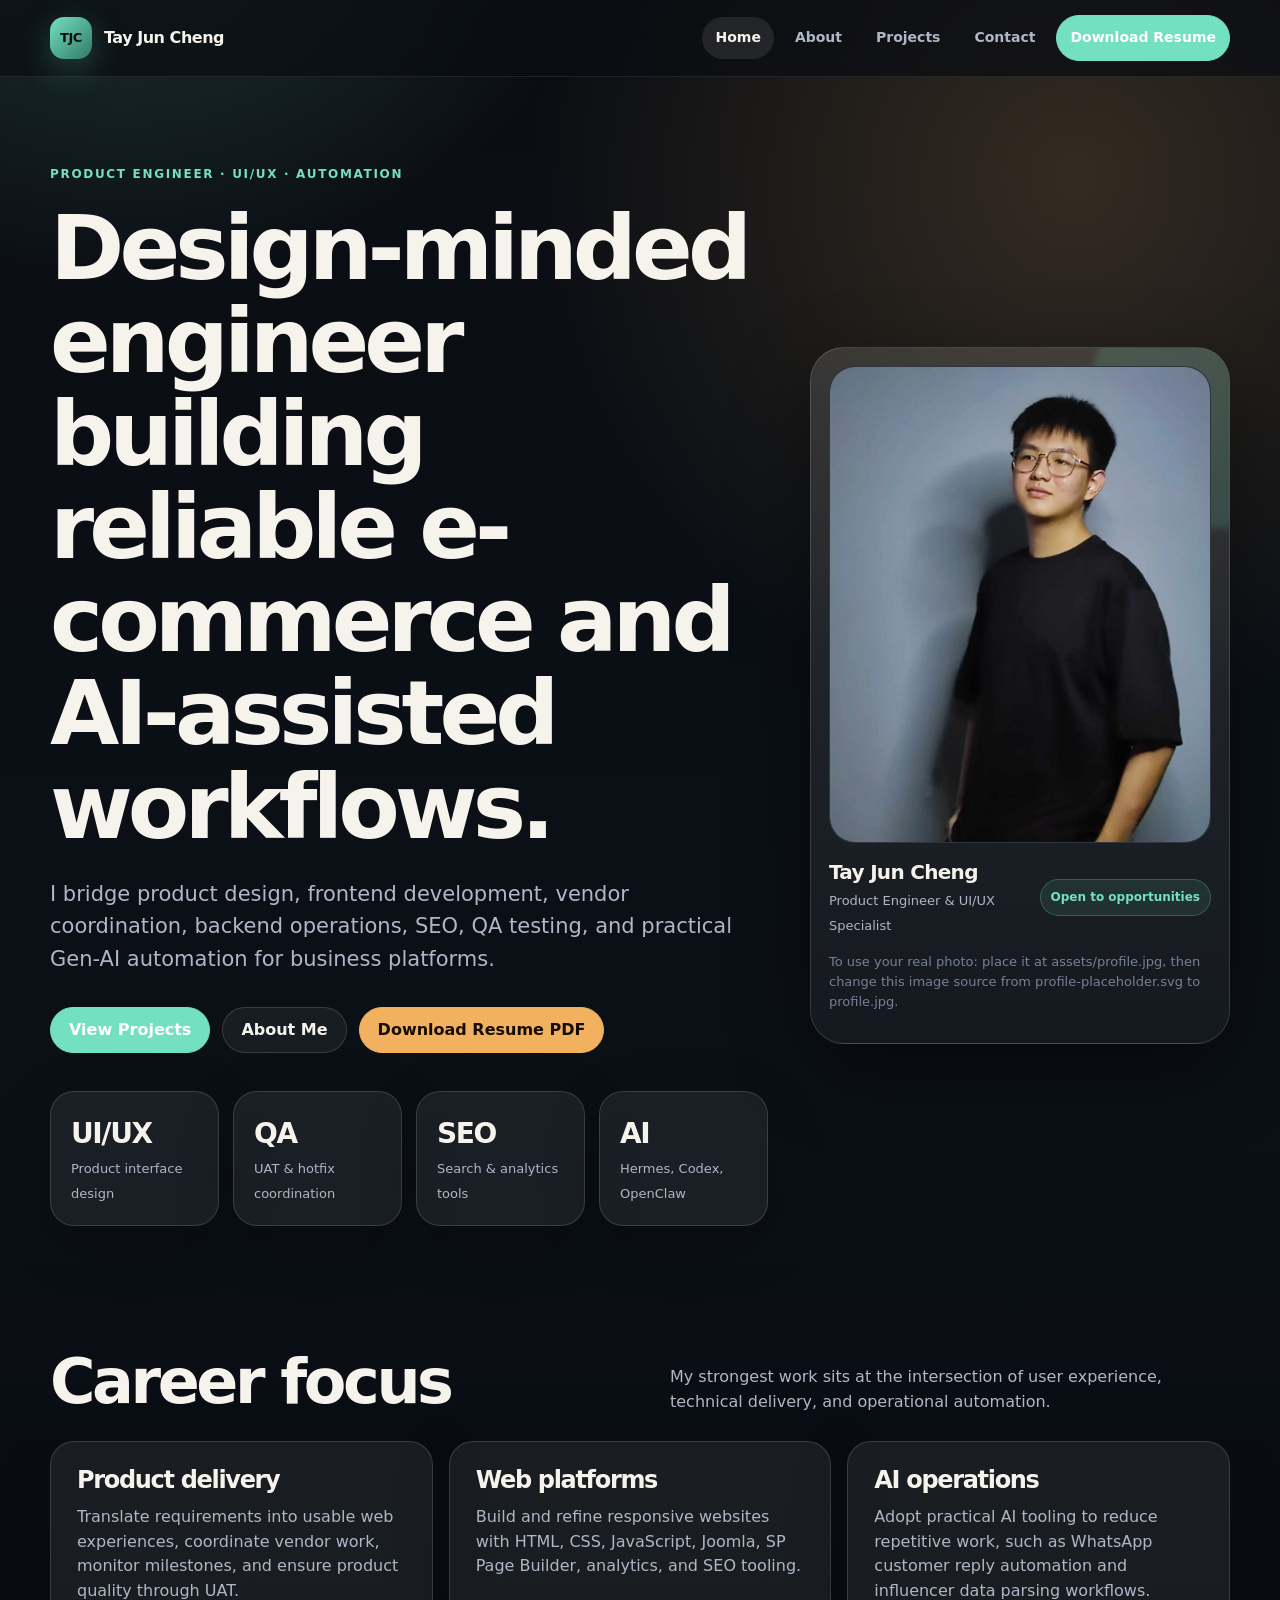
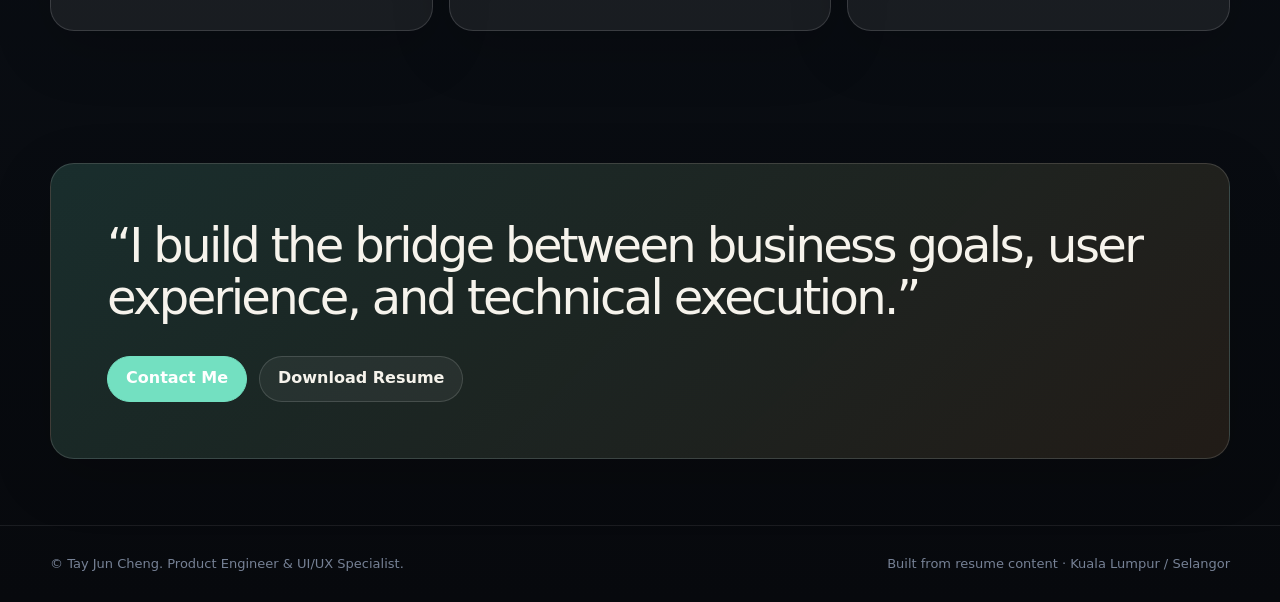
==== index.html @ 3e68ec49 "Update index.html" ====
<!DOCTYPE html>
<html lang="en">

<head>
    <!-- Google tag (gtag.js) -->
<script async src="https://www.googletagmanager.com/gtag/js?id=G-02NK9TF9H6"></script>
<script>
  window.dataLayer = window.dataLayer || [];
  function gtag(){dataLayer.push(arguments);}
  gtag('js', new Date());

  gtag('config', 'G-02NK9TF9H6');
</script>
    
    <meta charset="UTF-8">
    <meta name="viewport" content="width=device-width, initial-scale=1.0">
    <title>Tay Jun Cheng | Product Engineer & UI/UX Specialist</title>
    <meta name="description" content="Professional portfolio website for Tay Jun Cheng.">
    <link rel="stylesheet" href="assets/styles.css">
</head>

<body>
    <header class="site-header">
        <div class="shell nav"><a class="brand" href="index.html"><span class="brand-mark">TJC</span><span>Tay Jun
                    Cheng</span></a>
            <nav class="nav-links" aria-label="Main navigation"><a class="active" href="index.html">Home</a><a class=""
                    href="about.html">About</a><a class="" href="projects.html">Projects</a><a class=""
                    href="contact.html">Contact</a><a class="btn btn-primary" href="assets/Tay-Jun-Cheng-Resume.pdf"
                    download>Download Resume</a></nav>
        </div>
    </header>
    <main>
        <section class="hero shell">
            <div class="hero-grid">
                <div>
                    <div class="kicker">Product Engineer · UI/UX · Automation</div>
                    <h1>Design-minded engineer building reliable e-commerce and AI-assisted workflows.</h1>
                    <p class="lead">I bridge product design, frontend development, vendor coordination, backend
                        operations, SEO, QA testing, and practical Gen-AI automation for business platforms.</p>
                    <div class="hero-actions"><a class="btn btn-primary" href="projects.html">View Projects</a><a
                            class="btn" href="about.html">About Me</a><a class="btn btn-gold"
                            href="assets/Tay-Jun-Cheng-Resume.pdf" download>Download Resume PDF</a></div>
                    <div class="metrics">
                        <div class="metric"><b>UI/UX</b><span>Product interface design</span></div>
                        <div class="metric"><b>QA</b><span>UAT & hotfix coordination</span></div>
                        <div class="metric"><b>SEO</b><span>Search & analytics tools</span></div>
                        <div class="metric"><b>AI</b><span>Hermes, Codex, OpenClaw</span></div>
                    </div>
                </div>
                <aside class="hero-card"><img class="profile-photo" src="assets/Profile-image.jpeg"
                        alt="Tay Jun Cheng profile photo placeholder">
                    <div class="profile-caption">
                        <div><strong>Tay Jun Cheng</strong><span>Product Engineer & UI/UX Specialist</span></div>
                        <div class="availability">Open to opportunities</div>
                    </div>
                    <p class="notice">To use your real photo: place it at assets/profile.jpg, then change this image
                        source from profile-placeholder.svg to profile.jpg.</p>
                </aside>
            </div>
        </section>
        <section class="section shell">
            <div class="section-head">
                <h2>Career focus</h2>
                <p>My strongest work sits at the intersection of user experience, technical delivery, and operational
                    automation.</p>
            </div>
            <div class="grid-3">
                <article class="panel card">
                    <h3>Product delivery</h3>
                    <p>Translate requirements into usable web experiences, coordinate vendor work, monitor milestones,
                        and ensure product quality through UAT.</p>
                </article>
                <article class="panel card">
                    <h3>Web platforms</h3>
                    <p>Build and refine responsive websites with HTML, CSS, JavaScript, Joomla, SP Page Builder,
                        analytics, and SEO tooling.</p>
                </article>
                <article class="panel card">
                    <h3>AI operations</h3>
                    <p>Adopt practical AI tooling to reduce repetitive work, such as WhatsApp customer reply automation
                        and influencer data parsing workflows.</p>
                </article>
            </div>
        </section>
        <section class="section shell">
            <div class="panel contact-panel">
                <div class="quote">“I build the bridge between business goals, user experience, and technical
                    execution.”</div>
                <div class="hero-actions"><a class="btn btn-primary" href="contact.html">Contact Me</a><a class="btn"
                        href="assets/Tay-Jun-Cheng-Resume.pdf" download>Download Resume</a></div>
            </div>
        </section>
    </main>
    <footer class="footer">
        <div class="shell"><span>© <span id="year"></span> Tay Jun Cheng. Product Engineer & UI/UX
                Specialist.</span><span>Built from resume content · Kuala Lumpur / Selangor</span></div>
    </footer>
    <script src="assets/main.js"></script>
</body>

</html>
---- assets/styles.css ----
:root {
  --bg: #0a0d12;
  --bg-2: #10151e;
  --panel: rgba(255,255,255,.065);
  --panel-strong: rgba(255,255,255,.105);
  --line: rgba(255,255,255,.14);
  --ink: #f6f3ec;
  --muted: #aeb7c6;
  --muted-2: #768195;
  --accent: #73e0c1;
  --accent-2: #f2b15e;
  --danger: #ff7a90;
  --shadow: 0 28px 80px rgba(0,0,0,.42);
  --radius-xl: 34px;
  --radius-lg: 24px;
  --radius-md: 16px;
  --max: 1180px;
}
a.btn.btn-primary {
    color: white;
}
* { box-sizing: border-box; }
html { scroll-behavior: smooth; }
body {
  margin: 0;
  min-height: 100vh;
  font-family: Inter, ui-sans-serif, system-ui, -apple-system, BlinkMacSystemFont, "Segoe UI", sans-serif;
  color: var(--ink);
  background:
    radial-gradient(circle at 10% -10%, rgba(115,224,193,.24), transparent 32rem),
    radial-gradient(circle at 84% 8%, rgba(242,177,94,.18), transparent 34rem),
    linear-gradient(180deg, var(--bg), #0b1017 48%, #07090d);
  line-height: 1.55;
}
a { color: inherit; text-decoration: none; }
a:hover { color: var(--accent); }
img { max-width: 100%; display: block; }
.shell { width: min(var(--max), calc(100% - 44px)); margin: 0 auto; }
.site-header {
  position: sticky; top: 0; z-index: 50;
  background: rgba(10,13,18,.72);
  backdrop-filter: blur(20px);
  border-bottom: 1px solid rgba(255,255,255,.09);
}
.nav { height: 76px; display: flex; align-items: center; justify-content: space-between; gap: 20px; }
.brand { display: flex; align-items: center; gap: 12px; font-weight: 760; letter-spacing: -.03em; }
.brand-mark { width: 42px; height: 42px; border-radius: 14px; display:grid; place-items:center; background: linear-gradient(135deg, var(--accent), #317a68); color:#07100d; font-size: 13px; box-shadow: 0 10px 34px rgba(115,224,193,.25); }
.nav-links { display:flex; align-items:center; gap: 8px; }
.nav-links a { color: var(--muted); padding: 10px 13px; border-radius: 999px; font-size: 14px; font-weight: 650; }
.nav-links a:hover, .nav-links a.active { color: var(--ink); background: rgba(255,255,255,.09); }
.btn { min-height: 46px; padding: 0 18px; display:inline-flex; align-items:center; justify-content:center; gap: 8px; border-radius: 999px; border: 1px solid var(--line); font-weight: 720; color: var(--ink); background: rgba(255,255,255,.055); transition: transform .2s ease, background .2s ease, border-color .2s ease; }
.btn:hover { transform: translateY(-1px); background: rgba(255,255,255,.1); color: var(--ink); }
.btn-primary { color: #07100d; background: var(--accent); border-color: var(--accent); }
.btn-primary:hover { background: #9bf0d6; color: #07100d; }
.btn-gold { color: #170d03; background: var(--accent-2); border-color: var(--accent-2); }
.mobile-menu { display:none; }
.hero { padding: 88px 0 58px; }
.hero-grid { display:grid; grid-template-columns: minmax(0,1.08fr) 420px; gap: 42px; align-items:center; }
.kicker { color: var(--accent); text-transform: uppercase; letter-spacing: .14em; font-size: 12px; font-weight: 820; }
h1, h2, h3 { margin: 0; line-height: 1.04; letter-spacing: -.055em; }
h1 { margin-top: 18px; font-size: clamp(48px, 7vw, 92px); text-wrap: balance; }
h2 { font-size: clamp(36px, 5vw, 62px); text-wrap: balance; }
h3 { font-size: 24px; }
.lead { color: var(--muted); font-size: clamp(17px, 2vw, 21px); max-width: 760px; margin: 24px 0 0; }
.hero-actions { margin-top: 32px; display:flex; flex-wrap:wrap; gap: 12px; }
.hero-card { position: relative; border-radius: var(--radius-xl); padding: 18px; background: linear-gradient(180deg, rgba(255,255,255,.13), rgba(255,255,255,.04)); border: 1px solid var(--line); box-shadow: var(--shadow); overflow:hidden; }
.hero-card::before { content:""; position:absolute; inset: -80px -120px auto auto; width: 260px; height:260px; border-radius:50%; background: rgba(115,224,193,.16); filter: blur(3px); }
.profile-photo { position:relative; z-index:1; aspect-ratio: 4/5; width:100%; object-fit:cover; border-radius: 26px; border:1px solid rgba(255,255,255,.12); background:#121923; }
.profile-caption { position:relative; z-index:2; margin-top: 14px; display:grid; grid-template-columns:1fr auto; gap: 12px; align-items:center; }
.profile-caption strong { display:block; font-size: 20px; letter-spacing:-.035em; }
.profile-caption span { color: var(--muted); font-size: 13px; }
.availability { color: var(--accent); border:1px solid rgba(115,224,193,.26); background:rgba(115,224,193,.1); padding: 8px 10px; border-radius:999px; font-size:12px; font-weight:780; white-space:nowrap; }
.metrics { display:grid; grid-template-columns: repeat(4,1fr); gap: 14px; margin-top: 38px; }
.metric, .panel { border: 1px solid var(--line); background: var(--panel); border-radius: var(--radius-lg); box-shadow: 0 18px 60px rgba(0,0,0,.18); }
.metric { padding: 20px; }
.metric b { display:block; font-size: 28px; letter-spacing:-.05em; }
.metric span { color:var(--muted); font-size: 13px; }
.section { padding: 66px 0; }
.section-head { display:flex; justify-content:space-between; align-items:end; gap: 30px; margin-bottom: 26px; }
.section-head p { max-width: 560px; color: var(--muted); margin:0; }
.split { display:grid; grid-template-columns: .84fr 1.16fr; gap: 18px; }
.card { padding: 26px; }
.card p { color: var(--muted); margin: 12px 0 0; }
.timeline { display:grid; gap: 14px; }
.timeline-item { padding: 26px; display:grid; grid-template-columns: 255px 1fr; gap: 26px; }
.timeline-item + .timeline-item { border-top:1px solid var(--line); }
.company { font-weight:820; font-size: 20px; letter-spacing:-.035em; }
.period { color: var(--muted-2); font-size: 13px; margin-top: 6px; }
.role { font-size: 24px; font-weight: 780; letter-spacing:-.045em; }
ul.clean { color: var(--muted); padding-left: 18px; margin: 14px 0 0; }
ul.clean li { margin: 8px 0; }
.pills { display:flex; flex-wrap:wrap; gap: 9px; margin-top: 16px; }
.pill { padding: 8px 12px; border-radius:999px; color: var(--muted); border:1px solid var(--line); background: rgba(255,255,255,.045); font-size: 13px; }
.grid-3 { display:grid; grid-template-columns: repeat(3,1fr); gap: 16px; }
.grid-2 { display:grid; grid-template-columns: repeat(2,1fr); gap: 16px; }
.project-card { padding: 26px; min-height: 290px; display:flex; flex-direction:column; justify-content:space-between; }
.project-card .tag { color: var(--accent); font-size:12px; font-weight:820; text-transform:uppercase; letter-spacing:.12em; }
.project-card p { color:var(--muted); }
.project-links { display:flex; flex-wrap:wrap; gap: 9px; }
.skill-cloud { display:flex; flex-wrap:wrap; gap: 10px; }
.skill { padding: 10px 13px; border: 1px solid var(--line); border-radius: 999px; background: rgba(255,255,255,.055); color: #dce5ef; font-size: 14px; }
.quote { font-size: clamp(28px, 4vw, 48px); letter-spacing:-.055em; line-height:1.08; }
.contact-panel { padding: clamp(28px, 5vw, 56px); background: linear-gradient(135deg, rgba(115,224,193,.16), rgba(242,177,94,.11)); }
.contact-grid { display:grid; grid-template-columns: 1fr 360px; gap: 28px; align-items:start; }
.contact-list { display:grid; gap: 12px; }
.contact-list a, .contact-list span { padding: 16px; border:1px solid var(--line); background:rgba(0,0,0,.12); border-radius: var(--radius-md); color: var(--muted); }
.footer { padding: 28px 0; color: var(--muted-2); border-top: 1px solid rgba(255,255,255,.08); font-size: 13px; }
.footer .shell { display:flex; justify-content:space-between; gap: 18px; flex-wrap:wrap; }
.page-hero { padding: 76px 0 36px; }
.breadcrumb { color: var(--muted-2); font-size:14px; margin-bottom: 18px; }
.notice { margin-top: 14px; color: var(--muted-2); font-size: 13px; }
@media (max-width: 920px) {
  .hero-grid, .split, .timeline-item, .contact-grid { grid-template-columns: 1fr; }
  .metrics, .grid-3, .grid-2 { grid-template-columns: 1fr 1fr; }
  .hero-card { max-width: 430px; }
}
@media (max-width: 680px) {
  .shell { width: min(100% - 26px, var(--max)); }
  .nav { height: auto; min-height: 68px; align-items:flex-start; padding: 13px 0; }
  .nav-links { flex-wrap: wrap; justify-content:flex-end; gap:4px; }
  .nav-links a { font-size:13px; padding:8px 9px; }
  .brand span:last-child { display:none; }
  .hero { padding-top: 48px; }
  .metrics, .grid-3, .grid-2 { grid-template-columns: 1fr; }
  .section-head { display:block; }
  .section-head p { margin-top: 12px; }
}
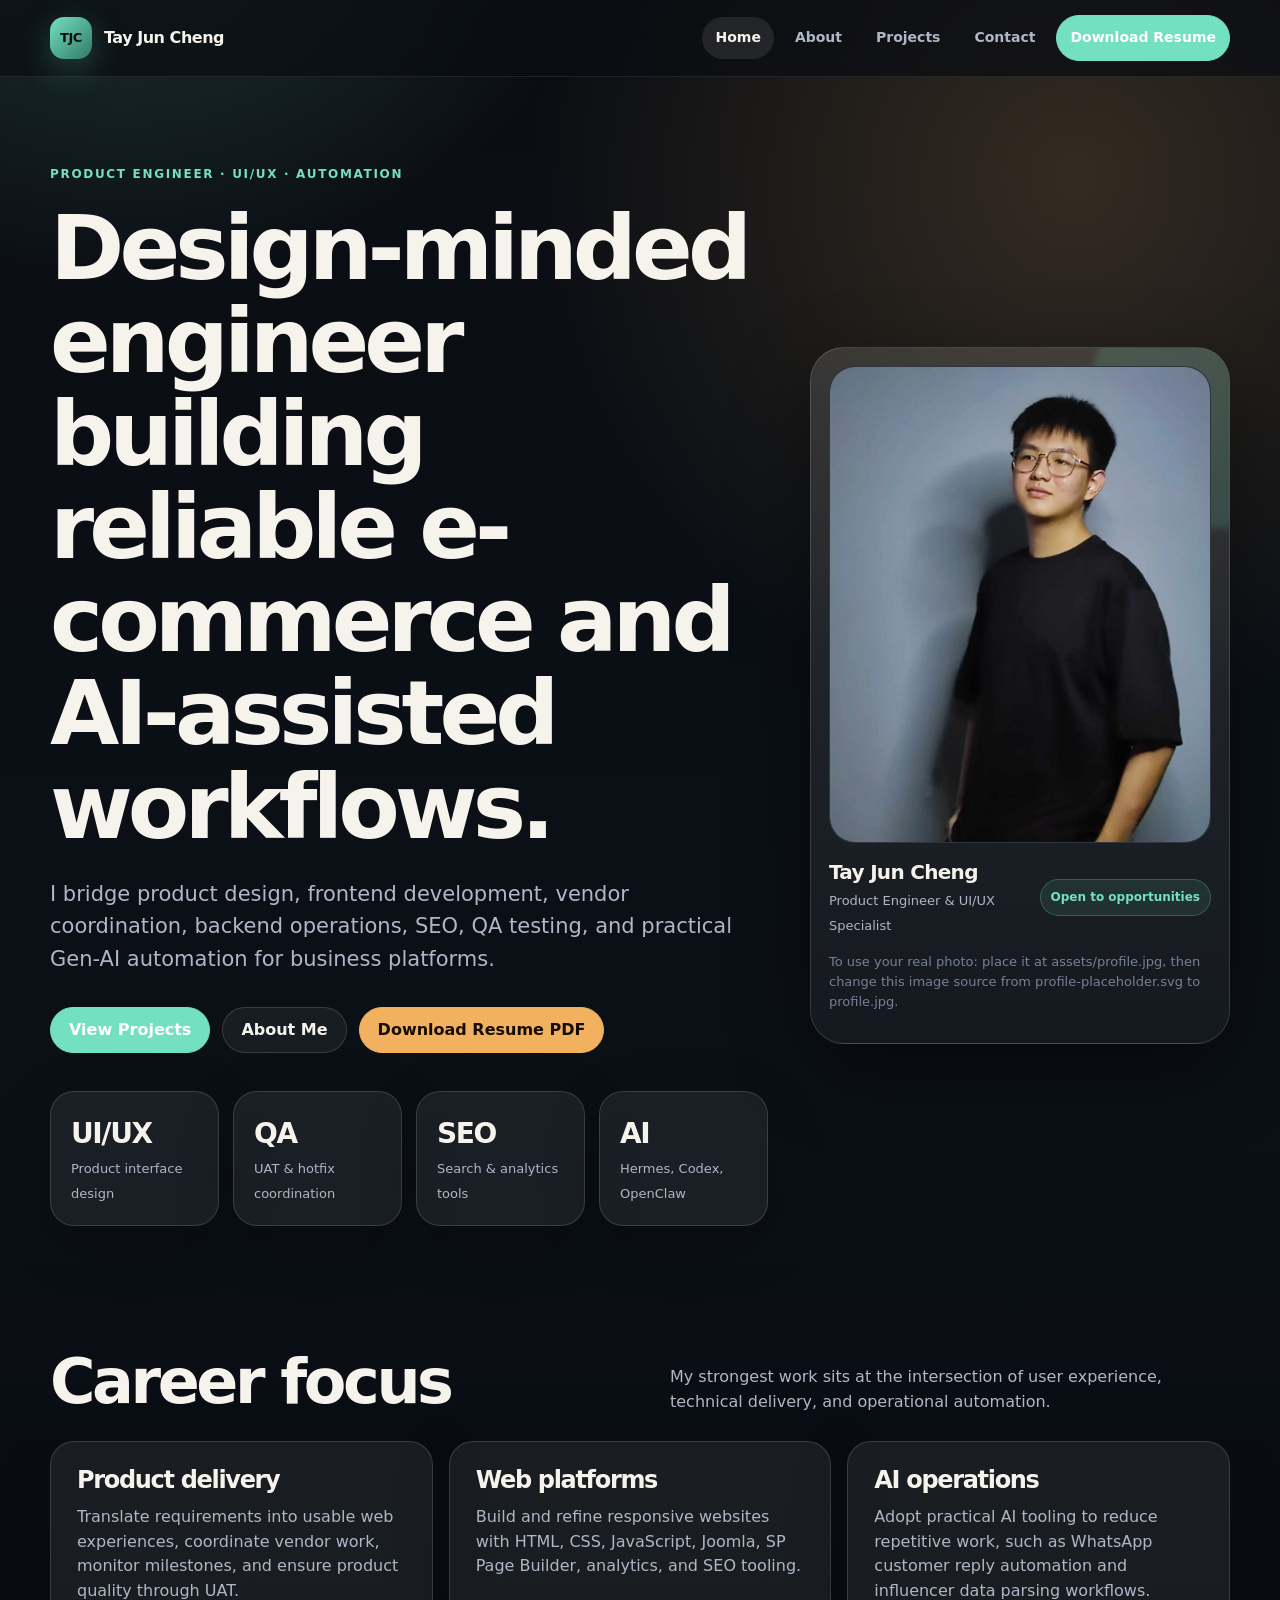
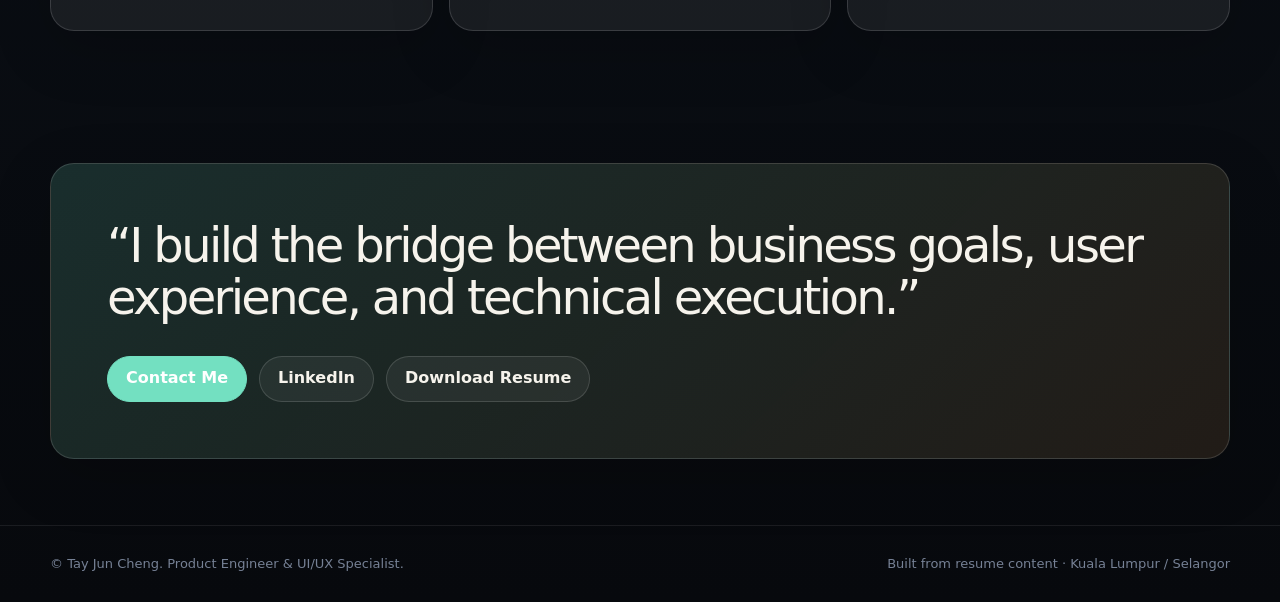
==== commit 605a5fb9: "Update index.html" ====
--- a/index.html
+++ b/index.html
@@ -3,14 +3,14 @@
 
 <head>
     <!-- Google tag (gtag.js) -->
-<script async src="https://www.googletagmanager.com/gtag/js?id=G-02NK9TF9H6"></script>
-<script>
-  window.dataLayer = window.dataLayer || [];
-  function gtag(){dataLayer.push(arguments);}
-  gtag('js', new Date());
-
-  gtag('config', 'G-02NK9TF9H6');
-</script>
+    <script async src="https://www.googletagmanager.com/gtag/js?id=G-02NK9TF9H6"></script>
+    <script>
+      window.dataLayer = window.dataLayer || [];
+      function gtag(){dataLayer.push(arguments);}
+      gtag('js', new Date());
+    
+      gtag('config', 'G-02NK9TF9H6');
+    </script>
     
     <meta charset="UTF-8">
     <meta name="viewport" content="width=device-width, initial-scale=1.0">
@@ -25,7 +25,7 @@
                     Cheng</span></a>
             <nav class="nav-links" aria-label="Main navigation"><a class="active" href="index.html">Home</a><a class=""
                     href="about.html">About</a><a class="" href="projects.html">Projects</a><a class=""
-                    href="contact.html">Contact</a><a class="btn btn-primary" href="assets/Tay-Jun-Cheng-Resume.pdf"
+                    href="contact.html">Contact</a><a class="btn btn-primary" href="assets/Tay Jun Cheng's Resume_Update.pdf"
                     download>Download Resume</a></nav>
         </div>
     </header>
@@ -86,8 +86,11 @@
             <div class="panel contact-panel">
                 <div class="quote">“I build the bridge between business goals, user experience, and technical
                     execution.”</div>
-                <div class="hero-actions"><a class="btn btn-primary" href="contact.html">Contact Me</a><a class="btn"
-                        href="assets/Tay-Jun-Cheng-Resume.pdf" download>Download Resume</a></div>
+                <div class="hero-actions">
+                    <a class="btn btn-primary" href="contact.html">Contact Me</a>
+                    <a class="btn" href="www.linkedin.com/in/jun-cheng-tay-54445b38a">LinkedIn</a>
+                    <a class="btn" href="assets/Tay-Jun-Cheng-Resume.pdf" download>Download Resume</a>
+                </div>
             </div>
         </section>
     </main>
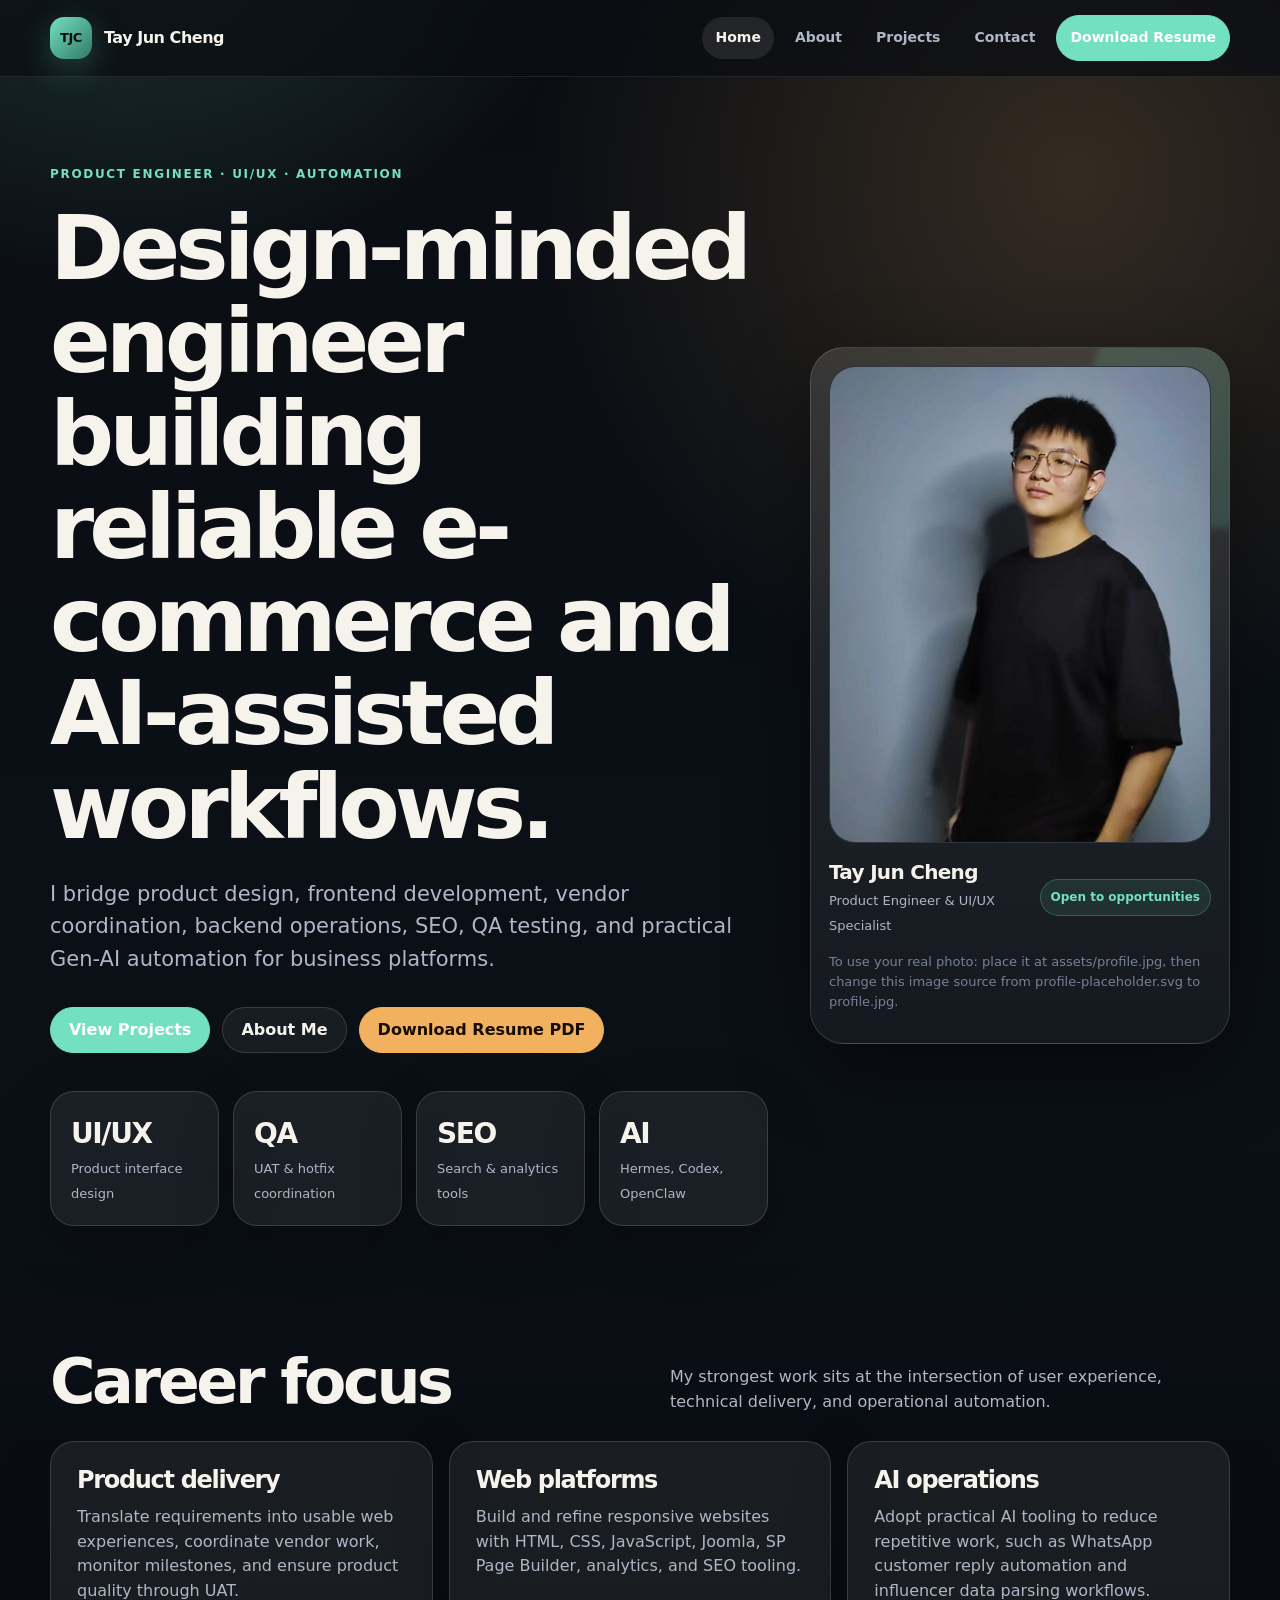
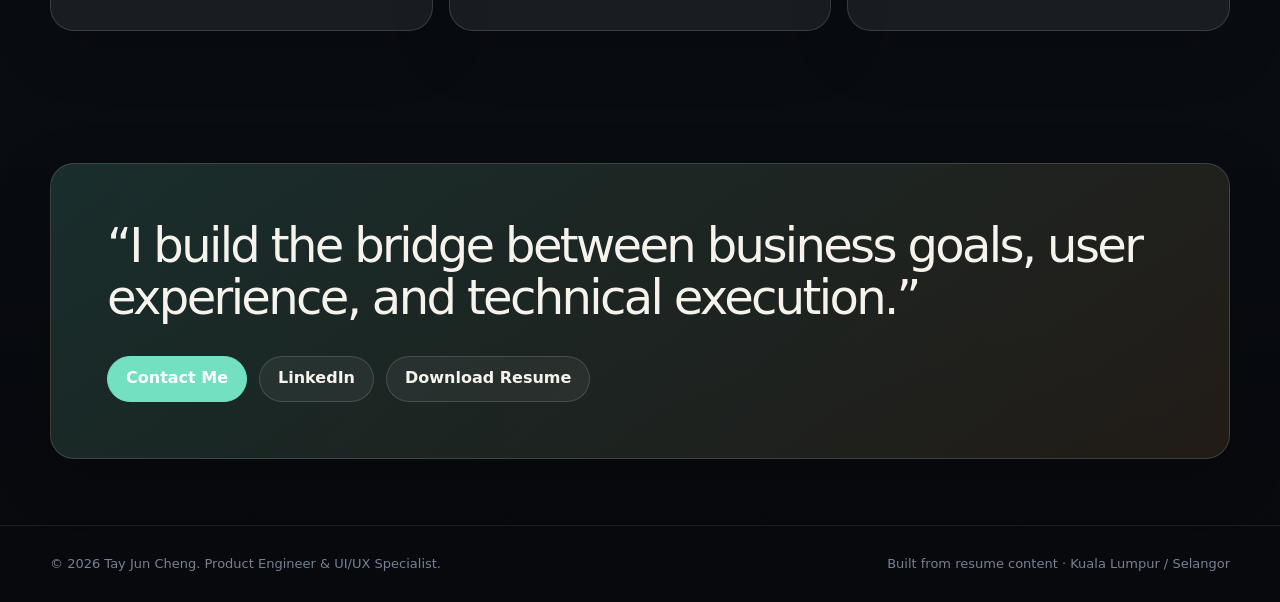
==== commit ee2fb8af: "Update index.html" ====
--- a/index.html
+++ b/index.html
@@ -15,7 +15,8 @@
     <meta charset="UTF-8">
     <meta name="viewport" content="width=device-width, initial-scale=1.0">
     <title>Tay Jun Cheng | Product Engineer & UI/UX Specialist</title>
-    <meta name="description" content="Professional portfolio website for Tay Jun Cheng.">
+    <meta name="description" content="Portfolio of Tay Jun Cheng, a Product Engineer and UI/UX Specialist based in Selangor/Kuala Lumpur. Specializing in web platforms, QA, SEO, and automation.">
+    <meta name="keywords" content="Product Engineer, UI/UX, Web Developer Kuala Lumpur, Selangor, QA, Automation, Tay Jun Cheng">
     <link rel="stylesheet" href="assets/styles.css">
 </head>
 
@@ -88,7 +89,7 @@
                     execution.”</div>
                 <div class="hero-actions">
                     <a class="btn btn-primary" href="contact.html">Contact Me</a>
-                    <a class="btn" href="www.linkedin.com/in/jun-cheng-tay-54445b38a">LinkedIn</a>
+                    <a class="btn" href="https://www.linkedin.com/in/jun-cheng-tay-54445b38a/">LinkedIn</a>
                     <a class="btn" href="assets/Tay-Jun-Cheng-Resume.pdf" download>Download Resume</a>
                 </div>
             </div>
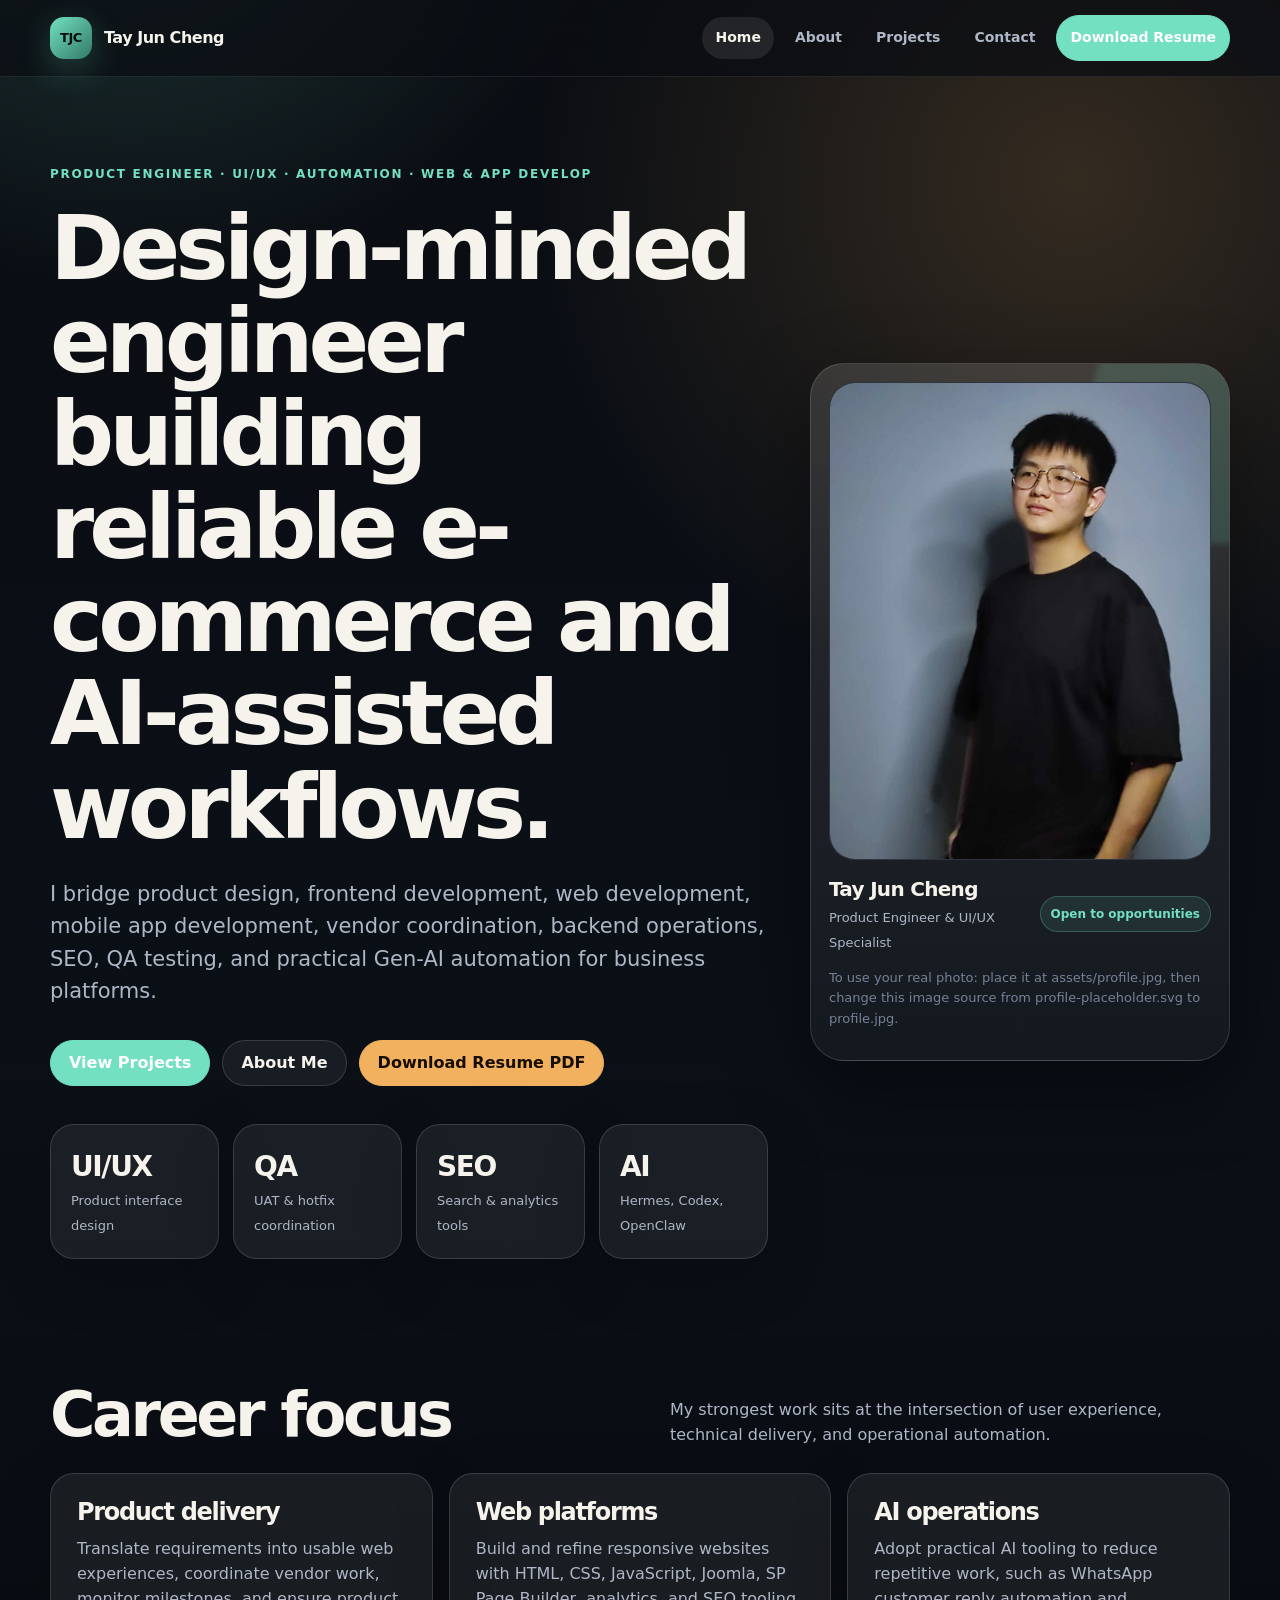
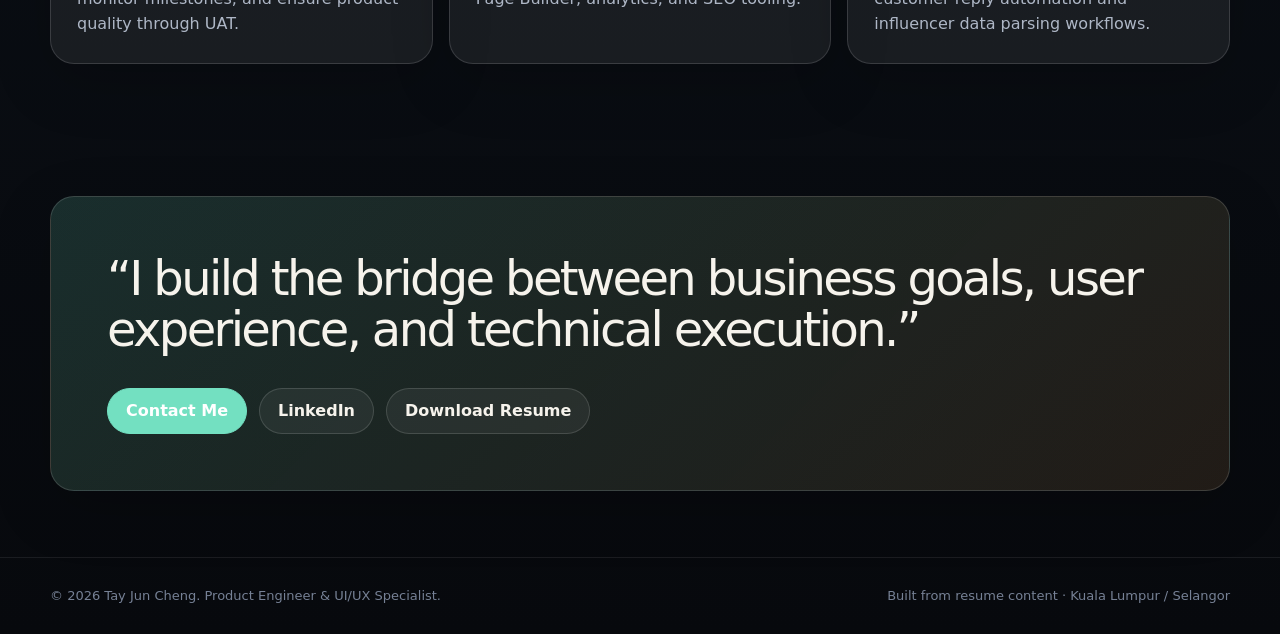
==== commit f6f5e882: "Update index.html" ====
--- a/index.html
+++ b/index.html
@@ -26,7 +26,7 @@
                     Cheng</span></a>
             <nav class="nav-links" aria-label="Main navigation"><a class="active" href="index.html">Home</a><a class=""
                     href="about.html">About</a><a class="" href="projects.html">Projects</a><a class=""
-                    href="contact.html">Contact</a><a class="btn btn-primary" href="assets/Tay Jun Cheng's Resume_Update.pdf"
+                    href="contact.html">Contact</a><a class="btn btn-primary" href="assets/Tay Jun Cheng's_Resume.pdf"
                     download>Download Resume</a></nav>
         </div>
     </header>
@@ -34,9 +34,9 @@
         <section class="hero shell">
             <div class="hero-grid">
                 <div>
-                    <div class="kicker">Product Engineer · UI/UX · Automation</div>
+                    <div class="kicker">Product Engineer · UI/UX · Automation · Web & App Develop</div>
                     <h1>Design-minded engineer building reliable e-commerce and AI-assisted workflows.</h1>
-                    <p class="lead">I bridge product design, frontend development, vendor coordination, backend
+                    <p class="lead">I bridge product design, frontend development, web development, mobile app development, vendor coordination, backend
                         operations, SEO, QA testing, and practical Gen-AI automation for business platforms.</p>
                     <div class="hero-actions"><a class="btn btn-primary" href="projects.html">View Projects</a><a
                             class="btn" href="about.html">About Me</a><a class="btn btn-gold"
